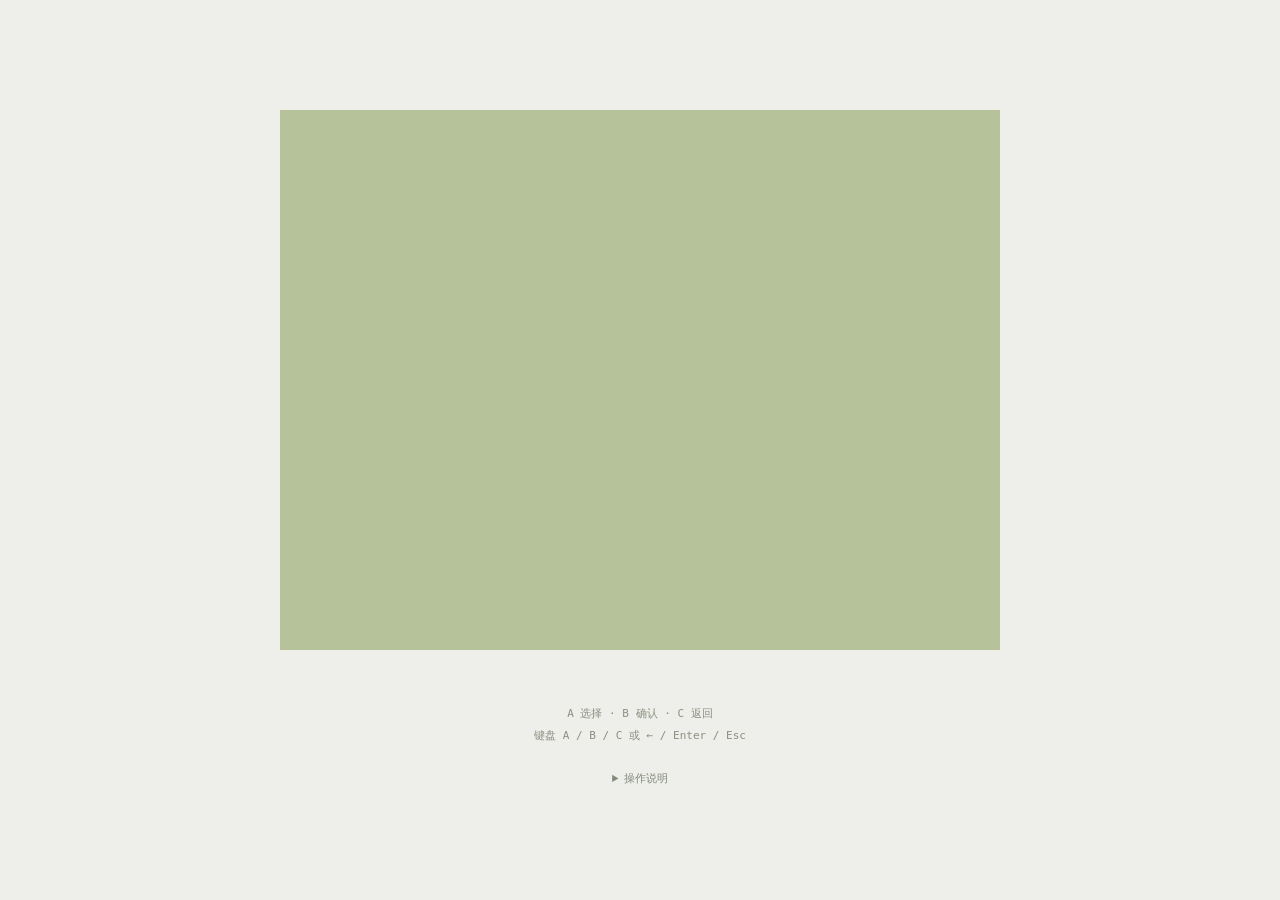
==== web/index.html @ 6e3ed737 "Add browser source and offline evolution chart" ====
<!doctype html><html lang="zh-CN"><head><meta charset="utf-8"><meta name="viewport" content="width=device-width,initial-scale=1"><title>DigiPocket · 暴龙机</title><link rel="stylesheet" href="style.css"></head><body><main><section class="device" aria-label="CoreS3 暴龙机预览"><canvas id="device" width="320" height="240" aria-label="320×240 暴龙机屏幕"></canvas><div class="keys"><button id="key-a" aria-label="A 选择或切换"><span>A</span></button><button id="key-b" aria-label="B 确认"><span>B</span></button><button id="key-c" aria-label="C 返回"><span>C</span></button></div></section><p id="hint" aria-live="polite"></p><p class="help">A 选择 · B 确认 · C 返回 <span>键盘 A / B / C 或 ← / Enter / Esc</span></p><details><summary>操作说明</summary><p>八个图标依次为：状态、喂食、训练、对战、照料、图鉴、进化、设置。先按 A 选择图标，再按 B 进入。设置中 A 切换选项，B 修改，C 返回。图鉴中长按 A 快进 50 项，B 查看资料，图鉴不能直接领养。照料中选择 NEW EGG 开始新养成；设置的 PLAY 或进化页 SPECIAL 进入背包、商店、伙伴栏、合体与离线副本。</p><p>与 CoreS3 使用相同的 320×240 布局；右侧只有三个触摸按钮。不复刻外壳。</p></details></main><script type="module" src="app.js"></script></body></html>
---- web/style.css ----
:root{font-family:ui-monospace,'PingFang SC',monospace;background:#eeeeea;color:#66705f}*{box-sizing:border-box}body{margin:0;min-height:100dvh;display:grid;place-items:center}main{width:min(760px,100%);padding:32px 20px}.device{position:relative;width:100%;aspect-ratio:4/3;touch-action:manipulation;background:#b5c29a}canvas{display:block;width:100%;height:100%;image-rendering:pixelated}.keys{position:absolute;inset:0 0 0 80%;display:flex;flex-direction:column}.keys button{flex:1;border:0;background:transparent;cursor:pointer;touch-action:manipulation;color:transparent;-webkit-tap-highlight-color:transparent}.keys button:focus-visible{outline:2px solid #e1e9cc;outline-offset:-9px}.keys button:active{background:#ffffff15}.keys button span{position:absolute;clip:rect(0,0,0,0)}#hint{margin:20px 0 10px;min-height:22px;font-size:13px;line-height:1.7;text-align:center;color:#46543f}.help{font-size:11px;line-height:2;text-align:center;color:#899080}.help span{display:block}details{font-size:11px;margin:22px auto 0;max-width:540px;line-height:1.9;color:#818979}summary{cursor:pointer;text-align:center}a{color:inherit}@media(max-width:480px){main{padding:16px 8px}#hint{font-size:12px}}
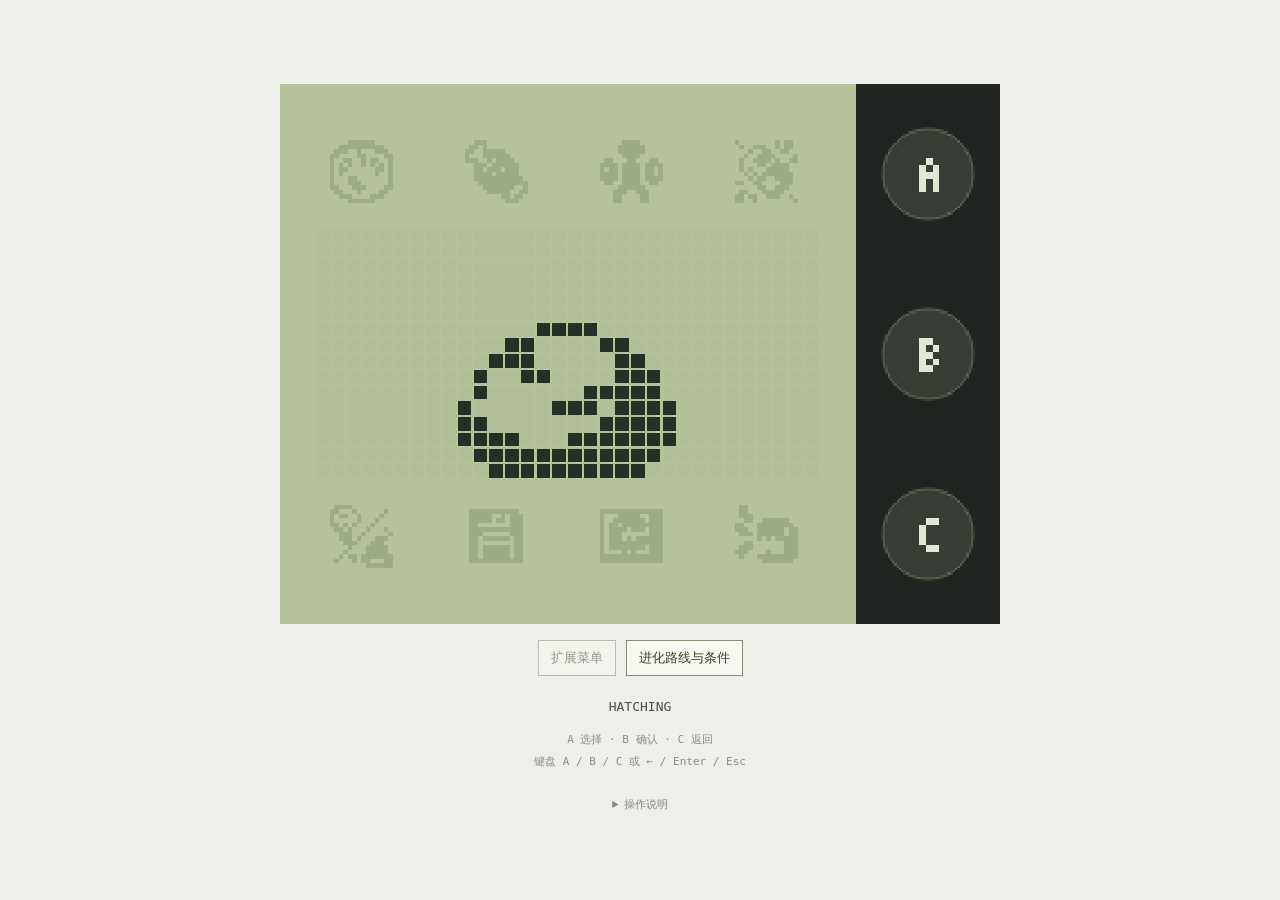
==== commit 0b3e3051: "Save browser progress and streamline battle flow" ====
--- a/web/index.html
+++ b/web/index.html
@@ -1 +1 @@
-<!doctype html><html lang="zh-CN"><head><meta charset="utf-8"><meta name="viewport" content="width=device-width,initial-scale=1"><title>DigiPocket · 暴龙机</title><link rel="stylesheet" href="style.css"></head><body><main><section class="device" aria-label="CoreS3 暴龙机预览"><canvas id="device" width="320" height="240" aria-label="320×240 暴龙机屏幕"></canvas><div class="keys"><button id="key-a" aria-label="A 选择或切换"><span>A</span></button><button id="key-b" aria-label="B 确认"><span>B</span></button><button id="key-c" aria-label="C 返回"><span>C</span></button></div></section><p id="hint" aria-live="polite"></p><p class="help">A 选择 · B 确认 · C 返回 <span>键盘 A / B / C 或 ← / Enter / Esc</span></p><details><summary>操作说明</summary><p>八个图标依次为：状态、喂食、训练、对战、照料、图鉴、进化、设置。先按 A 选择图标，再按 B 进入。设置中 A 切换选项，B 修改，C 返回。图鉴中长按 A 快进 50 项，B 查看资料，图鉴不能直接领养。照料中选择 NEW EGG 开始新养成；设置的 PLAY 或进化页 SPECIAL 进入背包、商店、伙伴栏、合体与离线副本。</p><p>与 CoreS3 使用相同的 320×240 布局；右侧只有三个触摸按钮。不复刻外壳。</p></details></main><script type="module" src="app.js"></script></body></html>
+<!doctype html><html lang="zh-CN"><head><meta charset="utf-8"><meta name="viewport" content="width=device-width,initial-scale=1"><title>DigiPocket · 暴龙机</title><link rel="stylesheet" href="style.css"></head><body><main><section class="device" aria-label="CoreS3 暴龙机预览"><canvas id="device" width="320" height="240" aria-label="320×240 暴龙机屏幕"></canvas><div class="keys"><button id="key-a" aria-label="A 选择或切换"><span>A</span></button><button id="key-b" aria-label="B 确认"><span>B</span></button><button id="key-c" aria-label="C 返回"><span>C</span></button></div></section><nav class="game-links" aria-label="游戏工具"><button id="open-play" type="button">扩展菜单</button><a id="evolution-chart" href="进化路线图.html" target="_blank" rel="noopener">进化路线与条件</a></nav><p id="hint" aria-live="polite"></p><p class="help">A 选择 · B 确认 · C 返回 <span>键盘 A / B / C 或 ← / Enter / Esc</span></p><details><summary>操作说明</summary><p>八个图标依次为：状态、喂食、训练、对战、照料、图鉴、进化、设置。先按 A 选择图标，再按 B 进入。设置中 A 切换选项，B 修改，C 返回。图鉴中长按 A 快进 50 项，B 查看资料，图鉴不能直接领养。照料中选择 NEW EGG 开始新养成；主画面长按 A 或点击「扩展菜单」进入背包、商店、伙伴栏、合体与离线副本。</p><p>与 CoreS3 使用相同的 320×240 布局；右侧只有三个触摸按钮。不复刻外壳。</p></details></main><script type="module" src="app.js"></script></body></html>
--- a/web/style.css
+++ b/web/style.css
@@ -1 +1,5 @@
 :root{font-family:ui-monospace,'PingFang SC',monospace;background:#eeeeea;color:#66705f}*{box-sizing:border-box}body{margin:0;min-height:100dvh;display:grid;place-items:center}main{width:min(760px,100%);padding:32px 20px}.device{position:relative;width:100%;aspect-ratio:4/3;touch-action:manipulation;background:#b5c29a}canvas{display:block;width:100%;height:100%;image-rendering:pixelated}.keys{position:absolute;inset:0 0 0 80%;display:flex;flex-direction:column}.keys button{flex:1;border:0;background:transparent;cursor:pointer;touch-action:manipulation;color:transparent;-webkit-tap-highlight-color:transparent}.keys button:focus-visible{outline:2px solid #e1e9cc;outline-offset:-9px}.keys button:active{background:#ffffff15}.keys button span{position:absolute;clip:rect(0,0,0,0)}#hint{margin:20px 0 10px;min-height:22px;font-size:13px;line-height:1.7;text-align:center;color:#46543f}.help{font-size:11px;line-height:2;text-align:center;color:#899080}.help span{display:block}details{font-size:11px;margin:22px auto 0;max-width:540px;line-height:1.9;color:#818979}summary{cursor:pointer;text-align:center}a{color:inherit}@media(max-width:480px){main{padding:16px 8px}#hint{font-size:12px}}
+
+.game-links{display:flex;justify-content:center;flex-wrap:wrap;gap:10px;margin-top:16px}
+.game-links button,.game-links a{font:inherit;font-size:13px;line-height:1.4;padding:8px 12px;border:1px solid #829078;background:#f7f8f1;color:#34452d;text-decoration:none;cursor:pointer}
+.game-links button:disabled{opacity:.5;cursor:default}
